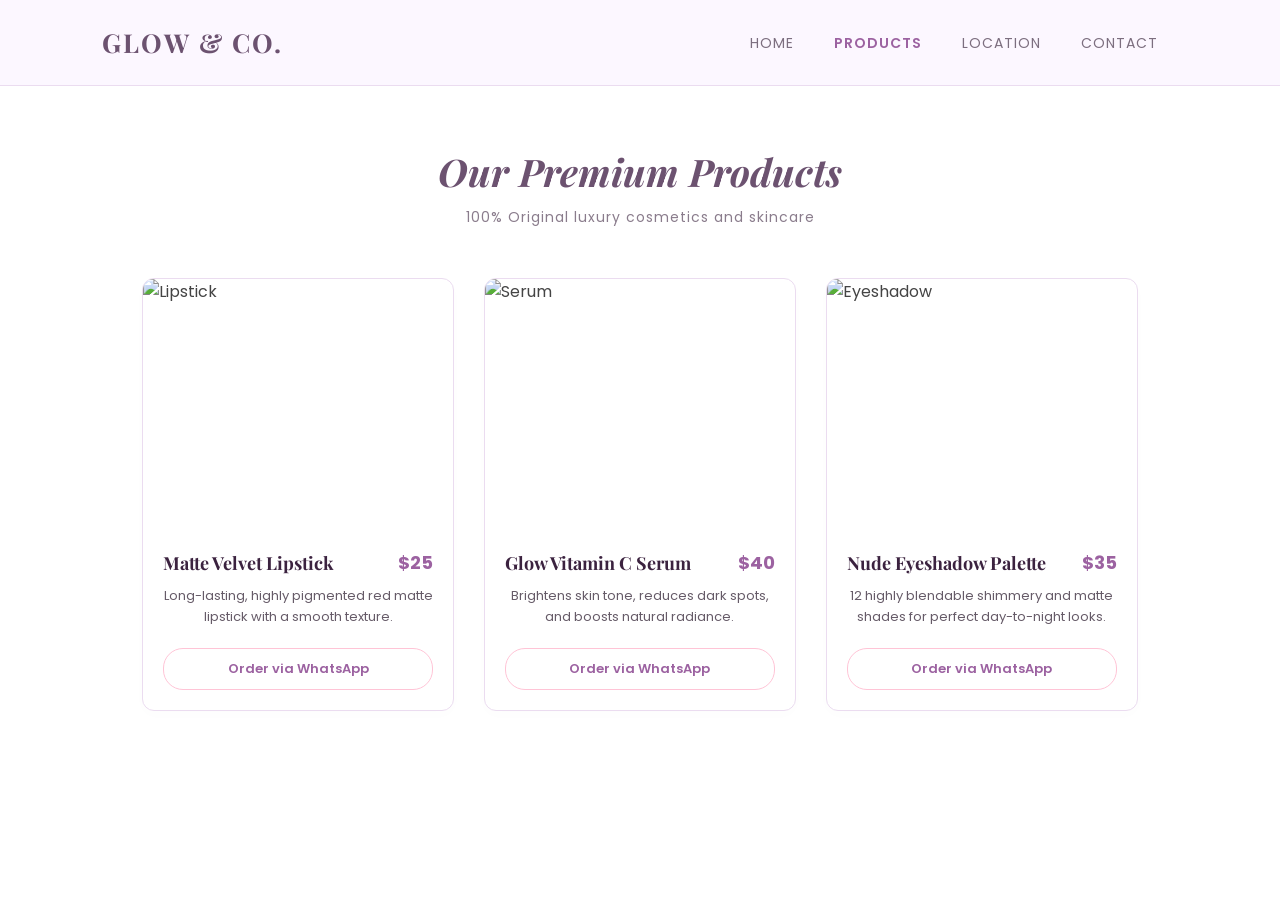
==== products.html @ 07a12cfd "Add files via upload" ====
<!DOCTYPE html>
<html lang="en">
<head>
    <meta charset="UTF-8">
    <meta name="viewport" content="width=device-width, initial-scale=1.0">
    <title>Glow & Co. | Our Products</title>
    <link href="https://fonts.googleapis.com/css2?family=Poppins:wght@300;400;500;600&family=Playfair+Display:wght@600&display=swap" rel="stylesheet">
    <link rel="stylesheet" href="style.css">
</head>
<body>

    <header class="navbar">
        <div class="logo">GLOW & CO.</div>
        <nav>
            <ul class="nav-links">
                <li><a href="index.html">Home</a></li>
                <li><a href="products.html" class="active">Products</a></li>
                <li><a href="location.html">Location</a></li>
                <li><a href="contact.html">Contact</a></li>
            </ul>
        </nav>
    </header>

    <section class="products-page-section">
        <div class="section-title">
            <h2>Our Premium Products</h2>
            <p>100% Original luxury cosmetics and skincare</p>
        </div>

        <div class="products-grid">
            <div class="product-card">
                <img src="https://images.unsplash.com/photo-1522335789203-aabd1fc54bc9?q=80&w=600" alt="Lipstick">
                <div class="product-info">
                    <h3>Matte Velvet Lipstick <span>$25</span></h3>
                    <p>Long-lasting, highly pigmented red matte lipstick with a smooth texture.</p>
                    <a href="contact.html" class="btn-buy">Order via WhatsApp</a>
                </div>
            </div>
            <div class="product-card">
                <img src="https://images.unsplash.com/photo-1608248597481-496100c8c836?q=80&w=600" alt="Serum">
                <div class="product-info">
                    <h3>Glow Vitamin C Serum <span>$40</span></h3>
                    <p>Brightens skin tone, reduces dark spots, and boosts natural radiance.</p>
                    <a href="contact.html" class="btn-buy">Order via WhatsApp</a>
                </div>
            </div>
            <div class="product-card">
                <img src="https://images.unsplash.com/photo-1596462502278-27bfdc403348?q=80&w=600" alt="Eyeshadow">
                <div class="product-info">
                    <h3>Nude Eyeshadow Palette <span>$35</span></h3>
                    <p>12 highly blendable shimmery and matte shades for perfect day-to-night looks.</p>
                    <a href="contact.html" class="btn-buy">Order via WhatsApp</a>
                </div>
            </div>
        </div>
    </section>

</body>
</html>
---- style.css ----
/* Reset & Fonts */
* { margin: 0; padding: 0; box-sizing: border-box; font-family: 'Poppins', sans-serif; }
h1, h2, h3, .logo { font-family: 'Playfair Display', serif; }

/* الخلفية بيضاء ناصعة */
body { background-color: #ffffff; color: #444444; }

/* العناوين باللون البربل الدافئ المميز */
.section-title { text-align: center; padding: 60px 20px 30px 20px; }
.section-title h2 { font-size: 38px; color: #6c5270; margin-bottom: 10px; font-style: italic; }
.section-title p { color: #8a7c8c; font-size: 14px; letter-spacing: 1px; }

/* Navbar بخلفية لافندر ناعمة جداً */
.navbar { display: flex; justify-content: space-between; align-items: center; padding: 25px 8%; background-color: #fcf7ff; border-bottom: 1px solid #ebdcf0; position: sticky; top: 0; z-index: 1000; }
.logo { font-size: 26px; font-weight: 700; color: #6c5270; letter-spacing: 2px; }
.nav-links { display: flex; list-style: none; }
.nav-links li { margin: 0 20px; }
.nav-links a { font-size: 14px; color: #7c6e7f; text-decoration: none; transition: 0.3s; text-transform: uppercase; letter-spacing: 1px; }
.nav-links a:hover, .nav-links .active { color: #9c62a1; font-weight: 600; }

/* Hero Section بقناع يمزج بين الوردي والبربل فوق الصورة */
.hero-section { 
    background: linear-gradient(rgba(252, 237, 247, 0.6), rgba(243, 230, 250, 0.6)), 
                url('https://images.unsplash.com/photo-1487412720507-e7ab37603c6f?q=80&w=1400') no-repeat center center/cover;
    height: 75vh; display: flex; justify-content: center; align-items: center; text-align: center; padding: 0 20px;
}
.hero-content h1 { font-size: 58px; color: #3b223f; margin-bottom: 20px; }
.hero-content p { font-size: 16px; color: #533a57; margin-bottom: 35px; max-width: 600px; margin-left: auto; margin-right: auto; line-height: 1.6; }

/* أزرار باللون البينك (Cotton Candy Pink) المتناسق مع البربل */
.btn-primary { display: inline-block; background-color: #ffc4d6; color: #3b223f; padding: 14px 35px; font-size: 14px; font-weight: 600; text-transform: uppercase; border: none; cursor: pointer; text-decoration: none; letter-spacing: 1px; transition: 0.3s; border-radius: 25px; box-shadow: 0 4px 15px rgba(255, 196, 214, 0.4); }
.btn-primary:hover { background-color: #6c5270; color: #ffffff; transform: translateY(-2px); box-shadow: 0 4px 15px rgba(108, 82, 112, 0.4); }

/* Reviews Section بخلفية بينك خفيفة جداً */
.reviews-container { display: flex; flex-wrap: wrap; justify-content: center; gap: 30px; padding: 20px 8% 60px 8%; }
.review-card { background-color: #fff5f8; border: 1px solid #ffd6e2; padding: 30px; border-radius: 12px; max-width: 450px; flex: 1 1 350px; text-align: center; box-shadow: 0 4px 15px rgba(255, 196, 214, 0.15); }
.stars { margin-bottom: 15px; color: #f39c12; }
.review-text { font-style: italic; color: #534555; line-height: 1.6; margin-bottom: 15px; }
.customer-name { color: #6c5270; font-weight: 600; }

/* كروت المنتجات أنيقة وبيضاء وحوافها ناعمة */
.products-page-section { padding-bottom: 60px; }
.products-grid { display: grid; grid-template-columns: repeat(auto-fit, minmax(280px, 1fr)); gap: 30px; padding: 20px 8%; max-width: 1200px; margin: 0 auto; }
.product-card { background-color: #ffffff; border-radius: 12px; overflow: hidden; border: 1px solid #ebdcf0; transition: 0.3s; display: flex; flex-direction: column; justify-content: space-between; box-shadow: 0 4px 15px rgba(0,0,0,0.01); }
.product-card:hover { transform: translateY(-5px); border-color: #ffc4d6; box-shadow: 0 8px 25px rgba(255, 196, 214, 0.3); }
.product-card img { width: 100%; height: 250px; object-fit: cover; }
.product-info { padding: 20px; text-align: center; }
.product-info h3 { font-size: 18px; color: #3b223f; margin-bottom: 10px; display: flex; justify-content: space-between; align-items: center; }
.product-info h3 span { color: #9c62a1; }
.product-info p { color: #665b68; font-size: 13px; line-height: 1.6; margin-bottom: 20px; }
.btn-buy { display: block; background-color: transparent; border: 1px solid #ffc4d6; color: #9c62a1; padding: 10px; text-decoration: none; font-size: 13px; font-weight: 600; border-radius: 20px; transition: 0.3s; }
.btn-buy:hover { background-color: #ffc4d6; color: #3b223f; }

/* Location Side */
.location-container { max-width: 800px; margin: 40px auto; padding: 0 20px; text-align: center; }
.location-container h2 { font-size: 36px; color: #6c5270; margin-bottom: 15px; }
.location-container p { color: #665b68; margin-bottom: 30px; }
.map-box { background-color: #fdf8ff; padding: 12px; border-radius: 12px; border: 1px solid #ebdcf0; box-shadow: 0 4px 15px rgba(108, 82, 112, 0.1); }
.map-box iframe { width: 100%; height: 400px; border: none; border-radius: 8px; }

/* Social Side */
.social-container { max-width: 600px; margin: 40px auto; padding: 0 20px; text-align: center; }
.social-container h2 { font-size: 36px; color: #6c5270; margin-bottom: 15px; }
.social-container p { color: #665b68; margin-bottom: 35px; line-height: 1.6; }
.social-buttons-list { display: flex; flex-direction: column; gap: 15px; max-width: 400px; margin: 0 auto; }
.social-btn { display: flex; align-items: center; padding: 14px 25px; font-size: 15px; font-weight: 600; color: #fff; text-decoration: none; border-radius: 25px; transition: 0.3s; box-shadow: 0 4px 15px rgba(0,0,0,0.1); }
.social-btn i { font-size: 20px; margin-right: 15px; width: 20px; text-align: center; }
.btn-facebook { background-color: #1877f2; }
.btn-instagram { background: linear-gradient(45deg, #f09433 0%, #e6683c 25%, #dc2743 50%, #cc2366 75%, #bc1888 100%); }
.btn-tiktok { background-color: #000000; }
.btn-whatsapp { background-color: #25d366; }
.social-btn:hover { transform: scale(1.03); box-shadow: 0 6px 20px rgba(0,0,0,0.15); }

/* Footer */
.main-footer { background-color: #fcf7ff; text-align: center; padding: 40px 20px; border-top: 1px solid #ebdcf0; margin-top: 40px; }
.main-footer p { color: #8a7c8c; font-size: 13px; margin-bottom: 15px; }
.social-icons a { color: #6c5270; font-size: 16px; margin: 0 10px; transition: 0.3s; }
.social-icons a:hover { color: #3b223f; transform: translateY(-2px); }
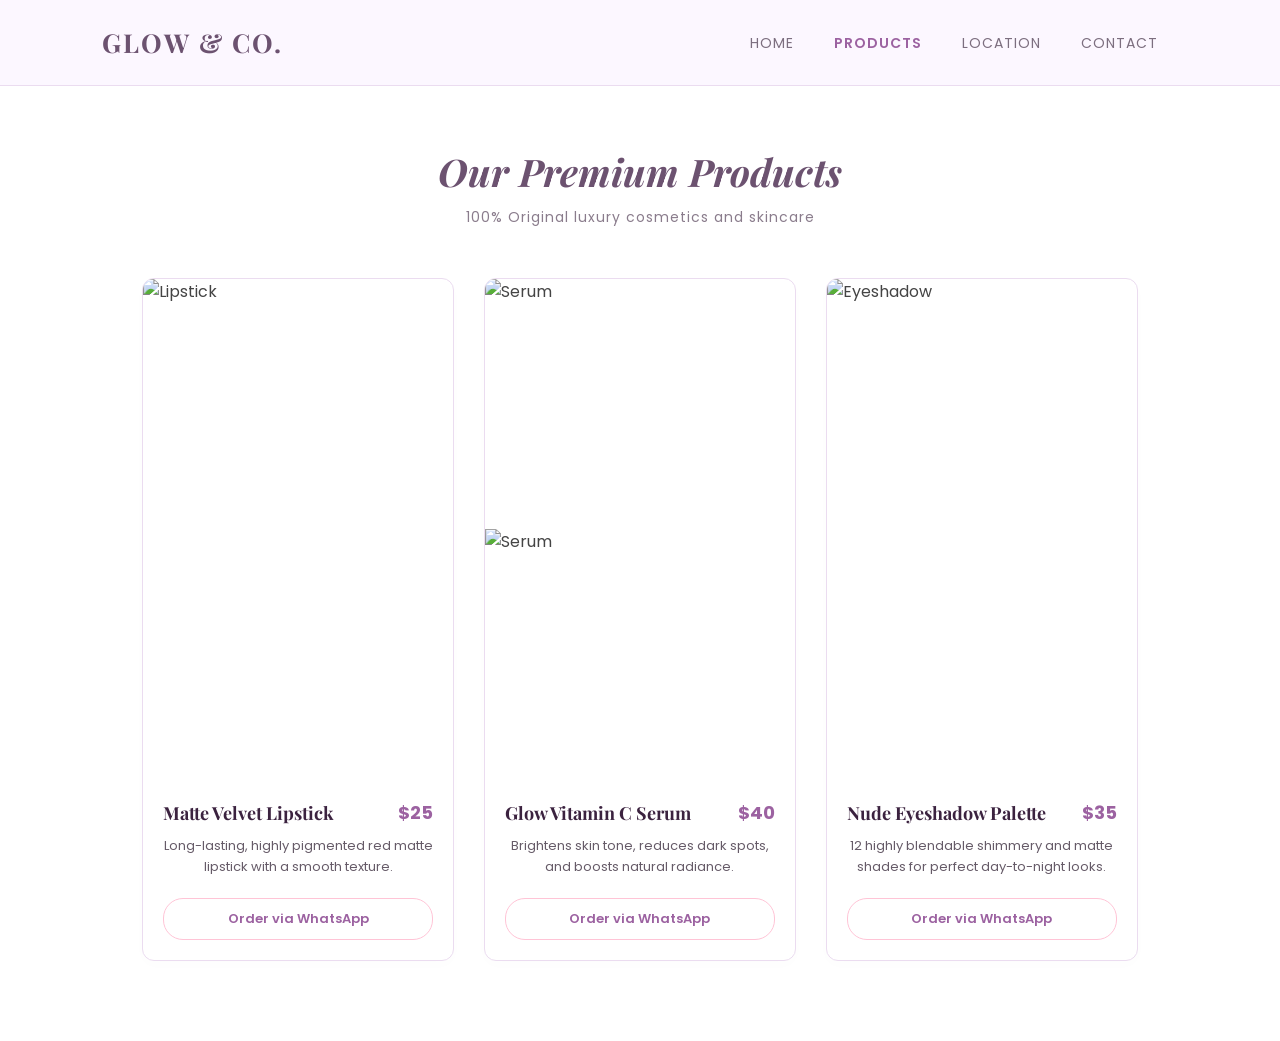
==== commit 2aa63a79: "products.html" ====
--- a/products.html
+++ b/products.html
@@ -36,14 +36,17 @@
                     <a href="contact.html" class="btn-buy">Order via WhatsApp</a>
                 </div>
             </div>
+            
             <div class="product-card">
-                <img src="https://images.unsplash.com/photo-1608248597481-496100c8c836?q=80&w=600" alt="Serum">
+                <img src="https://images.unsplash.com/photo-1620916566398-39f1143ab7be?q=80&w=600" alt="Serum">
+                <img src="serum.jpg" alt="Serum">
                 <div class="product-info">
                     <h3>Glow Vitamin C Serum <span>$40</span></h3>
                     <p>Brightens skin tone, reduces dark spots, and boosts natural radiance.</p>
                     <a href="contact.html" class="btn-buy">Order via WhatsApp</a>
                 </div>
             </div>
+            
             <div class="product-card">
                 <img src="https://images.unsplash.com/photo-1596462502278-27bfdc403348?q=80&w=600" alt="Eyeshadow">
                 <div class="product-info">
@@ -56,4 +59,6 @@
     </section>
 
 </body>
-</html>+</html>
+</body>
+</html>
